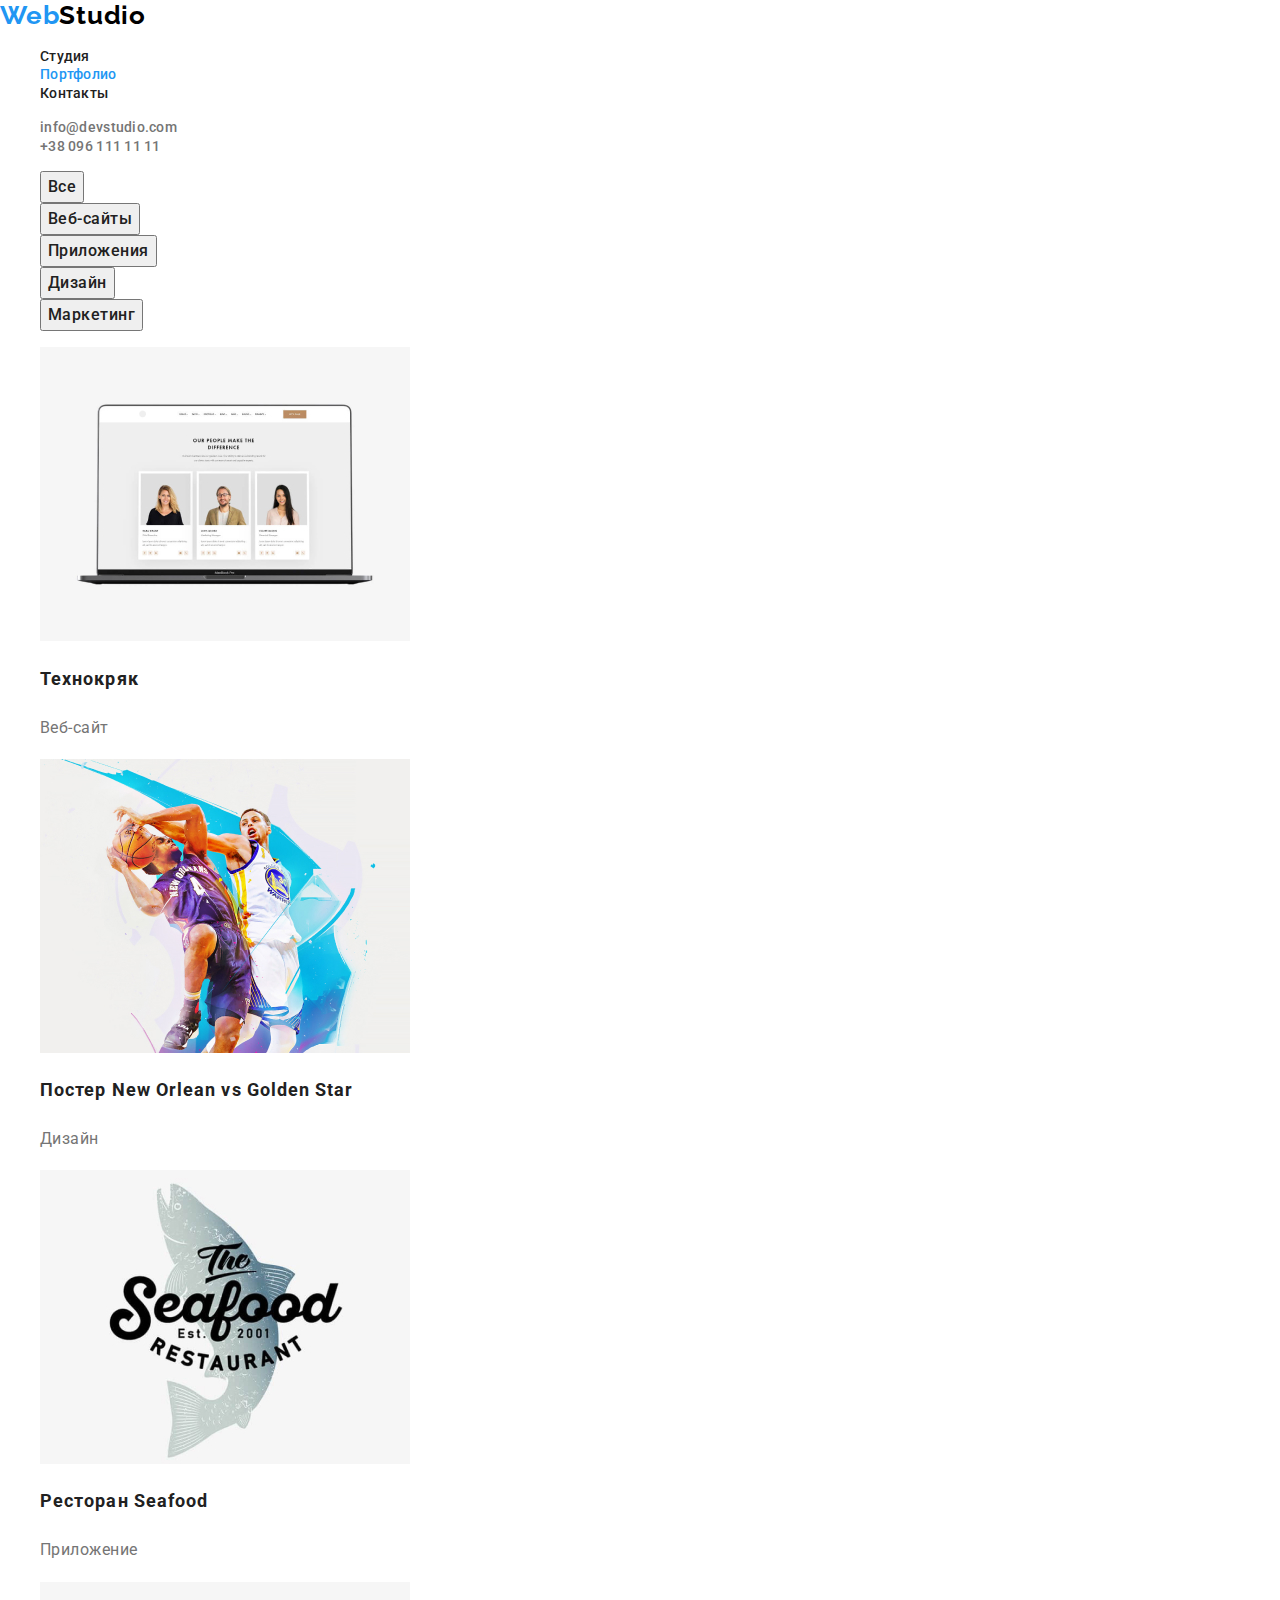
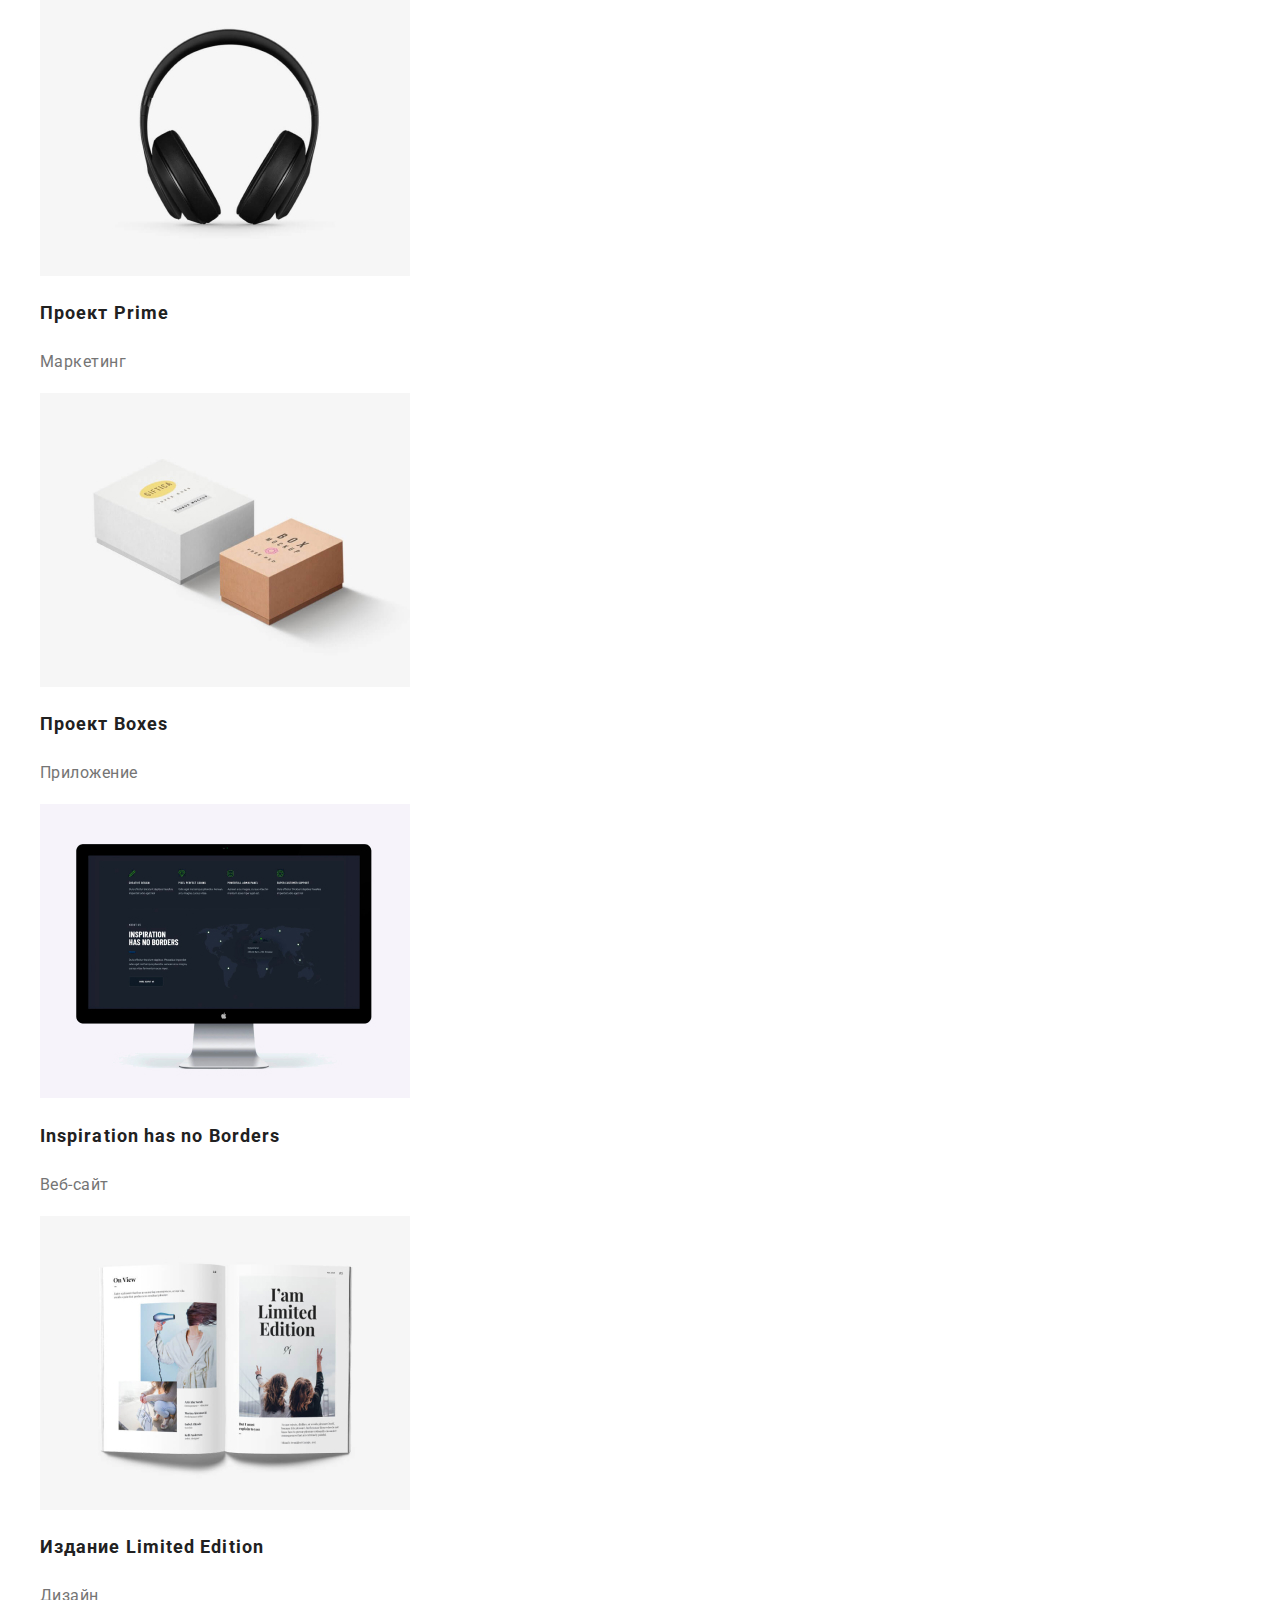
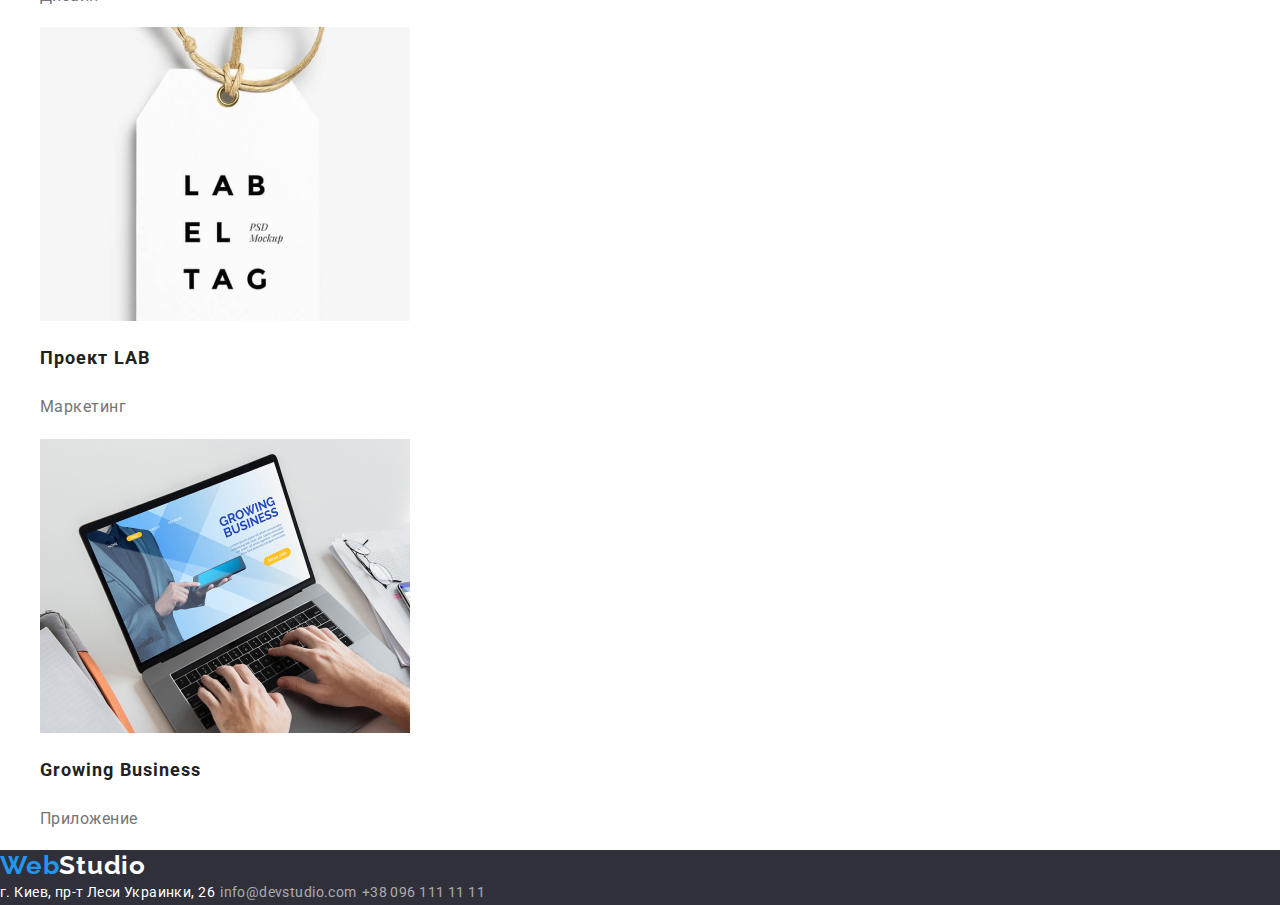
==== portfolio.html @ 5dfbc724 "Скопированы файлы с ДЗ 2" ====
<!DOCTYPE html>
<html lang="ru">
<head>
    <meta charset="UTF-8">
    <meta name="viewport" content="width=device-width, initial-scale=1.0">
    <title>WebStudio</title>
    <link rel="preconnect" href="https://fonts.gstatic.com">
    <link href="https://fonts.googleapis.com/css2?family=Raleway:wght@700&family=Roboto:wght@400;500;700;900&display=swap"
    rel="stylesheet">
    <link rel="stylesheet" href="https://cdnjs.cloudflare.com/ajax/libs/modern-normalize/1.0.0/modern-normalize.min.css"/>
    <link rel="stylesheet" href="./CSS/styles.css">
</head>
<body class="page">
    <header class="page-header">
        <!-- Навигация на страницы -->
        <nav >
        <a href="/" class="logo">Web<span class="logo-second">Studio</span></a>
         <ul class="site-nav">
            <li><a class="link" href="./index.html" >Студия</a></li>
            <li><a class="link current" href="./portfolio.html" >Портфолио</a></li>
            <li><a class="link"href="" >Контакты</a></li>
         </ul>
        </nav>
        <!-- Контакты -->
        <ul class="auth-nav">
            <li><a class="link" href="mailto:info@dev.studio.com">info@devstudio.com</a></li>
            <li><a class="link" href="tel:+380961111111" >+38 096 111 11 11</a></li>
        </ul>        
    </header>
    <main>
        <!-- Секция Портфолио -->
        <section>            
            <!-- Список кнопок портфолио -->
            <ul>
                <li><button class="button-list" list type="button">Все</button></li>
                <li><button class="button-list" type="button">Веб-сайты</button></li>
                <li><button class="button-list" type="button">Приложения</button></li>
                <li><button class="button-list" type="button">Дизайн</button></li>
                <li><button class="button-list" type="button">Маркетинг</button></li>
            </ul>
            <!-- Перечень работ в портфолио -->
            <ul class="works">
                <li>
                  <a href="">
                  <img src="./images/project1.jpg" alt="Дисплей ноутбука" width="370" height="294"/>
                  </a>
                  <h2 class="works-name">Технокряк</h2>
                  <p class="works-description">Веб-сайт</p>                    
                </li>
                <li>
                   <a href="">
                   <img src="./images/project2.jpg" alt="<Два баскетболиста в прыжке>" width="370" height="294"/>
                   </a>
                   <h2 class="works-name">Постер New Orlean vs Golden Star</h2>
                   <p class="works-description">Дизайн</p>                   
                </li>
                <li>
                    <a href="">
                    <img src="./images/project3.jpg" alt="<Лого рыбного рестолорана>" width="370" height="294"/>
                    </a> 
                    <h2 class="works-name">Ресторан Seafood</h2>
                    <p class="works-description">Приложение</p>                    
                </li>
                <li>
                    <a href="">
                    <img src="./images/project4.jpg" alt="<Наушники>" width="370" height="294"/>
                    </a>
                    <h2 class="works-name">Проект Prime</h2>
                    <p class="works-description">Маркетинг</p>                     
                </li>
                <li>
                    <a href="">
                    <img src="./images/project5.jpg" alt="<Две упаковочные коробки>" width="370" height="294"/>
                    </a>
                    <h2 class="works-name">Проект Boxes</h2>
                    <p class="works-description">Приложение</p>                     
                </li>
                <li>
                    <a href="">
                    <img src="./images/project6.jpg" alt="<Экран компа>" width="370" height="294"/>
                    </a>
                    <h2 class="works-name">Inspiration has no Borders</h2>
                    <p class="works-description">Веб-сайт</p>                     
                </li>
                <li>
                    <a href="">
                    <img src="./images/project7.jpg" alt="<Открытая книга>" width="370" height="294"/>
                    </a> 
                    <h2 class="works-name">Издание Limited Edition</h2>
                    <p class="works-description">Дизайн</p>                    
                </li>
                <li>
                    <a href="">
                    <img src="./images/project8.jpg" alt="<Ярлык с надписью>" width="370" height="294"/>
                    </a>
                    <h2 class="works-name">Проект LAB</h2>
                    <p class="works-description">Маркетинг</p>                     
                </li>
                <li>
                    <a href="">
                    <img src="./images/project9.jpg" alt="<Печать на клавиатуре ноутбука>" width="370" height="294"/>
                    </a> 
                    <h2 class="works-name">Growing Business</h2>
                    <p class="works-description">Приложение</p>                    
                </li>
            </ul>
            
        </section>
    </main>
     <!-- Футер -->
     <footer class="footter">   
        <a href="/" class="logo">Web<span class="logo-second">Studio</span></a>
    <address>
        <span class="footter-address">г. Киев, пр-т Леси Украинки, 26</span>
        <a class="footter-block" href="mailto:info@dev.studio.com" >info@devstudio.com</a>
        <a class="footter-block" href="tel:+380961111111">+38 096 111 11 11</a>
    </address>
    </footer>
</body>
</html>
---- CSS/styles.css ----
:root {
    --primary-text-color: #757575;
    --title-text-color: #212121;
    --accent: #2196F3;
    --primary-bg-color: E5E5E5;
    --secondary-bg-color: #FFFFFF;
    
}
/* цвет основного текста #212121 */
/* вторичный цвет #757575 */
/* белый #FFFFFF */
/* акцент #2196F3 */
/* Цвет фона E5E5E5 */
/*  */
.page {
   background-color: var(--primary-bg-color);
   color: var(--primary-text-color)
   font-family: Roboto, sans-serif;
   }
.page-header {
    background-color: var(--secondary-bg-color); 
}
.logo {
    color: var(--accent);
    font-family: Raleway, sans-serif;
    font-weight: 700;
    font-size: 26px;
    line-height: 1.19;
    letter-spacing: 0.03em;
    text-decoration: none;
   }
.logo-second {
    color: #000000
}
ul {
   list-style: none;
}
.auth-nav .link {
    color: var(--primary-text-color);
    font-family: Roboto;
    font-weight: 500;
    font-size: 14px;
    line-height: 1.14;
    letter-spacing: 0.02em;
    text-decoration: none;
}
.auth-nav .link:hover,
.auth-nav .link:focus {
  color: var(--accent);
}
.auth-nav .link.current {
    color: var(--accent) 
}

/* Site nav */
.site-nav .link {
    color: var(--title-text-color);
    font-family: Roboto;
    font-weight: 500;
    font-size: 14px;
    line-height: 1.14;
    letter-spacing: 0.02em;
    text-decoration: none;
}
.site-nav .link.current {
    color: var(--accent)
}
.site-nav .link:hover,
.site-nav .link:focus {
    color: var(--accent);
  }
  .site-nav .link:active {
    color: var(--accent);
  }
  .hero {
    background-color: #2F303A;
}
.hero-title {
    color: #FFFFFF;
    font-family: Roboto;
    font-weight: 900;
    font-size: 44px;
    line-height: 1.36;
    text-align: center;
    letter-spacing: 0.06em;
    text-transform: uppercase;
}
.feature {
    background-color: #F5F4FA;
}
.feature-list {
  font-family: Roboto;
  font-weight: 400;
  font-size: 14px;
  line-height: 1.71;
  letter-spacing: 0.03em;
}
.feature-list .title {
  font-family: Roboto;
  font-weight: 700;
  font-size: 14px;
  line-height: 1.14;
  letter-spacing: 0.03em;
  text-transform: uppercase;
}  
  .works-title {
      color: var(--title-text-color);
      font-family: Roboto;
      font-style: normal;
      font-weight: 700;
      font-size: 36px;
      line-height: 1.17;
      text-align: center;
      letter-spacing: 0.03em;
  }
  .team-title {
    font-family: Roboto;
    font-style: normal;
    font-weight: bold;
    font-size: 36px;
    line-height: 1.17;
    text-align: center;
    letter-spacing: 0.03em;
  }
  .team-sign {
    color: var(--title-text-color);
    font-family: Roboto;
    font-style: normal;
    font-weight: 500;
    font-size: 16px;
    line-height: 1.19;
    letter-spacing: 0.03em;
  }
  .team-description {
    font-family: Roboto;
    font-style: normal;
    font-weight: 400;
    font-size: 16px;
    line-height: 1.19;
    letter-spacing: 0.03em;
  }
    .footter {
      background-color: #2F303A;
  }
  .footter .logo-second {
      color: #FFFFFF;
  }
  .footter-address {
      color: #FFFFFF;
      font-family: Roboto;
      font-style: normal;
      font-weight: 400;
      font-size: 14px;
      line-height: 1.71;
      letter-spacing: 0.03em;
  }
  .footter-block {
    font-family: Roboto;
    font-style: normal;
    font-weight: 400;
    font-size: 14px;
    line-height: 1.71;
    letter-spacing: 0.03em;    
    color: rgba(255, 255, 255, 0.6);
    text-decoration: none;
  }
  /* Button */
  .button {
    color:  #FFFFFF;
    background-color:var(--accent);
    font-family: inherit;
    font-family: Roboto;
    font-weight: 700;
    font-size: 16px;
    line-height: 1.88;
    align-items: center;
    text-align: center;
    letter-spacing: 0.06em;
  }
  .button-list {
     color: var(--title-text-color);
     font-family: inherit;
     font-family: Roboto;
     font-weight: 500;
     font-size: 16px;
     line-height: 1.63;
     text-align: center;
     letter-spacing: 0.03em;
  }
  .works-name {
    color: var(--title-text-color);
    font-family: Roboto;
    font-style: normal;
    font-weight: 700;
    font-size: 18px;
    line-height: 2;
    letter-spacing: 0.06em;
  }
 .works-description {
    font-family: Roboto;
    font-style: normal;
    font-weight: 400;
    font-size: 16px;
    line-height: 1.88;
    letter-spacing: 0.03em;
    color: var(--primary-text-color);
 }
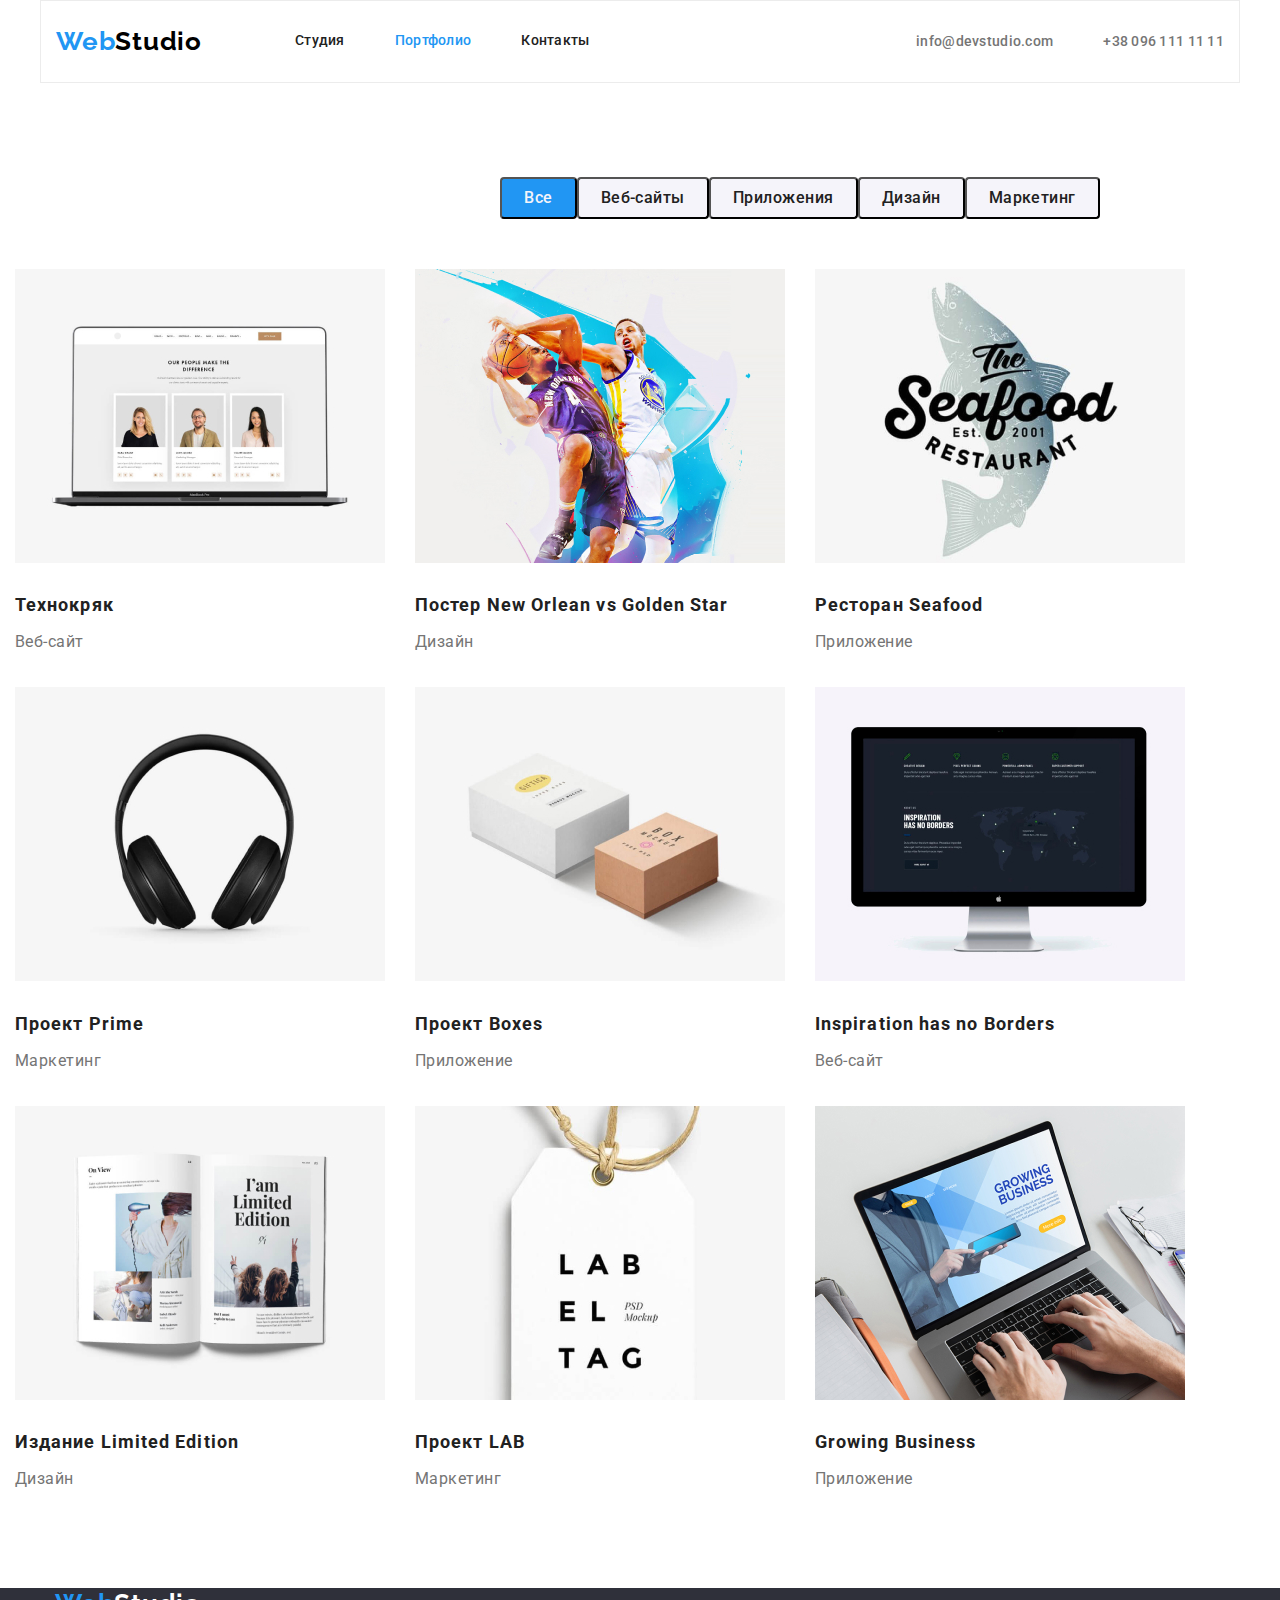
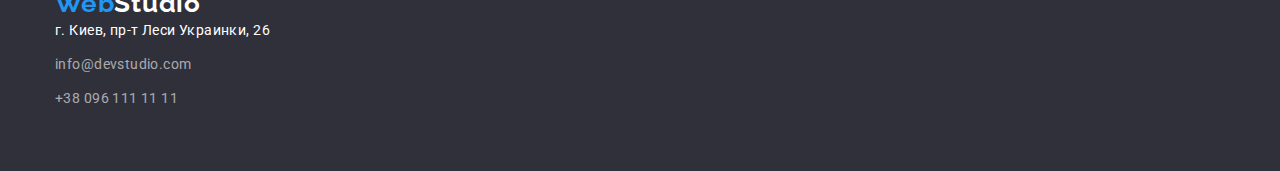
==== commit 951873b3: "Форматирование Portfolio" ====
--- a/portfolio.html
+++ b/portfolio.html
@@ -12,27 +12,32 @@
 </head>
 <body class="page">
     <header class="page-header">
+        <div class="container portfolio">
         <!-- Навигация на страницы -->
-        <nav >
+        <nav>
+        <div class="navcontainer">
         <a href="/" class="logo">Web<span class="logo-second">Studio</span></a>
          <ul class="site-nav">
-            <li><a class="link" href="./index.html" >Студия</a></li>
-            <li><a class="link current" href="./portfolio.html" >Портфолио</a></li>
-            <li><a class="link"href="" >Контакты</a></li>
+            <li class="item"><a class="link" href="./index.html" >Студия</a></li>
+            <li class="item"><a class="link current" href="./portfolio.html" >Портфолио</a></li>
+            <li class="item"><a class="link"href="" >Контакты</a></li>
          </ul>
+        </div>
         </nav>
         <!-- Контакты -->
         <ul class="auth-nav">
-            <li><a class="link" href="mailto:info@dev.studio.com">info@devstudio.com</a></li>
-            <li><a class="link" href="tel:+380961111111" >+38 096 111 11 11</a></li>
-        </ul>        
+            <li class="item"><a class="link" href="mailto:info@dev.studio.com">info@devstudio.com</a></li>
+            <li class="item"><a class="link" href="tel:+380961111111" >+38 096 111 11 11</a></li>
+        </ul>
+        </div>        
     </header>
     <main>
         <!-- Секция Портфолио -->
-        <section>            
+        <section>
+            <div class="container">           
             <!-- Список кнопок портфолио -->
-            <ul>
-                <li><button class="button-list" list type="button">Все</button></li>
+            <ul class="button-item">
+                <li><button class="button-list current" list type="button">Все</button></li>
                 <li><button class="button-list" type="button">Веб-сайты</button></li>
                 <li><button class="button-list" type="button">Приложения</button></li>
                 <li><button class="button-list" type="button">Дизайн</button></li>
@@ -40,81 +45,85 @@
             </ul>
             <!-- Перечень работ в портфолио -->
             <ul class="works">
-                <li>
+                <div class="works-convert">
+                <li class="works-number">
                   <a href="">
                   <img src="./images/project1.jpg" alt="Дисплей ноутбука" width="370" height="294"/>
                   </a>
                   <h2 class="works-name">Технокряк</h2>
                   <p class="works-description">Веб-сайт</p>                    
                 </li>
-                <li>
+                <li class="works-number">
                    <a href="">
                    <img src="./images/project2.jpg" alt="<Два баскетболиста в прыжке>" width="370" height="294"/>
                    </a>
                    <h2 class="works-name">Постер New Orlean vs Golden Star</h2>
                    <p class="works-description">Дизайн</p>                   
                 </li>
-                <li>
+                <li class="works-number">
                     <a href="">
                     <img src="./images/project3.jpg" alt="<Лого рыбного рестолорана>" width="370" height="294"/>
                     </a> 
                     <h2 class="works-name">Ресторан Seafood</h2>
                     <p class="works-description">Приложение</p>                    
                 </li>
-                <li>
+                <li class="works-number">
                     <a href="">
                     <img src="./images/project4.jpg" alt="<Наушники>" width="370" height="294"/>
                     </a>
                     <h2 class="works-name">Проект Prime</h2>
                     <p class="works-description">Маркетинг</p>                     
                 </li>
-                <li>
+                <li class="works-number">
                     <a href="">
                     <img src="./images/project5.jpg" alt="<Две упаковочные коробки>" width="370" height="294"/>
                     </a>
                     <h2 class="works-name">Проект Boxes</h2>
                     <p class="works-description">Приложение</p>                     
                 </li>
-                <li>
+                <li class="works-number">
                     <a href="">
                     <img src="./images/project6.jpg" alt="<Экран компа>" width="370" height="294"/>
                     </a>
                     <h2 class="works-name">Inspiration has no Borders</h2>
                     <p class="works-description">Веб-сайт</p>                     
                 </li>
-                <li>
+                <li class="works-number">
                     <a href="">
                     <img src="./images/project7.jpg" alt="<Открытая книга>" width="370" height="294"/>
                     </a> 
                     <h2 class="works-name">Издание Limited Edition</h2>
                     <p class="works-description">Дизайн</p>                    
                 </li>
-                <li>
+                <li class="works-number">
                     <a href="">
                     <img src="./images/project8.jpg" alt="<Ярлык с надписью>" width="370" height="294"/>
                     </a>
                     <h2 class="works-name">Проект LAB</h2>
                     <p class="works-description">Маркетинг</p>                     
                 </li>
-                <li>
+                <li class="works-number">
                     <a href="">
                     <img src="./images/project9.jpg" alt="<Печать на клавиатуре ноутбука>" width="370" height="294"/>
                     </a> 
                     <h2 class="works-name">Growing Business</h2>
                     <p class="works-description">Приложение</p>                    
                 </li>
-            </ul>
-            
+                </div>
+               </ul>
+            </div>            
         </section>
     </main>
      <!-- Футер -->
-     <footer class="footter">   
+     <footer class="footter">
+        <div class="container">  
         <a href="/" class="logo">Web<span class="logo-second">Studio</span></a>
     <address>
         <span class="footter-address">г. Киев, пр-т Леси Украинки, 26</span>
         <a class="footter-block" href="mailto:info@dev.studio.com" >info@devstudio.com</a>
         <a class="footter-block" href="tel:+380961111111">+38 096 111 11 11</a>
     </address>
+        </div>
     </footer>
 </body>
 </html>--- a/CSS/styles.css
+++ b/CSS/styles.css
@@ -12,15 +12,54 @@
 /* акцент #2196F3 */
 /* Цвет фона E5E5E5 */
 /*  */
+ul {
+  margin-top: 0;
+  margin-bottom: 0;
+  padding-bottom: 0;
+  padding-left :0;
+  list-style: none;
+}
+h1,
+h2,
+h3,
+p {
+  margin-top: 0;
+  margin-bottom: 0; 
+}
+
+h2 {
+  margin-bottom :50px;
+}
+.container {
+  width: 1200px;
+  margin-left: auto;
+  margin-right: auto;
+  padding: 0 15px;
+  }
+header .container {
+  display: flex;
+  align-items: center;
+  border: 1px solid #ECECEC;
+  }
+
+.navcontainer {
+  display: flex;
+  align-items: center
+}
+
 .page {
    background-color: var(--primary-bg-color);
    color: var(--primary-text-color)
    font-family: Roboto, sans-serif;
    }
+
 .page-header {
     background-color: var(--secondary-bg-color); 
 }
+
 .logo {
+    margin-right: 93px;
+    padding: 25px 0;
     color: var(--accent);
     font-family: Raleway, sans-serif;
     font-weight: 700;
@@ -29,11 +68,19 @@
     letter-spacing: 0.03em;
     text-decoration: none;
    }
+    
 .logo-second {
     color: #000000
 }
-ul {
-   list-style: none;
+.auth-nav {
+display: flex;
+margin-left: auto;
+}
+.auth-nav .item {
+  margin-right: 50px;
+}
+.auth-nav .item:last-child {
+  margin-right: 0px;
 }
 .auth-nav .link {
     color: var(--primary-text-color);
@@ -53,7 +100,17 @@
 }
 
 /* Site nav */
+.site-nav {
+  display: flex;
+}
+.site-nav .item {
+  margin-right: 50px;
+}
+.site-nav .item:last-child{
+  margin-right: 0;
+}
 .site-nav .link {
+    display:block;
     color: var(--title-text-color);
     font-family: Roboto;
     font-weight: 500;
@@ -61,6 +118,8 @@
     line-height: 1.14;
     letter-spacing: 0.02em;
     text-decoration: none;
+    padding-top: 32px;
+    padding-bottom: 32px;
 }
 .site-nav .link.current {
     color: var(--accent)
@@ -71,11 +130,21 @@
   }
   .site-nav .link:active {
     color: var(--accent);
+      }
+  section .container {
+    margin-bottom: 94px;
+    width: 1600px;
   }
   .hero {
+    width: 1600px;
     background-color: #2F303A;
+    text-align: center;
+    
 }
 .hero-title {
+    min-width: 700 px;
+    margin-right: auto;
+    margin-left: auto;
     color: #FFFFFF;
     font-family: Roboto;
     font-weight: 900;
@@ -85,17 +154,73 @@
     letter-spacing: 0.06em;
     text-transform: uppercase;
 }
+  /* Button */
+  .button {
+    display: inline-block;
+    color:  #FFFFFF;
+    padding :10px 32px;
+    background-color:var(--accent);
+    font-family: inherit;
+    font-family: Roboto;
+    font-weight: 700;
+    font-size: 16px;
+    line-height: 1.88;
+    align-items: center;
+    text-align: center;
+    letter-spacing: 0.06em;
+  }
+  .button-item {
+    display: flex;
+    margin-top: 94px;
+    margin-bottom: 50px;
+    justify-content:center;
+    }
+  .button-list.current {
+    color: #F5F4FA;
+    background-color: var(--accent) ;
+  }
+
+  .button-list {
+    display: inline-block;
+    padding: 6px 22px;
+    margin-right: 8px;
+    background: #F5F4FA;
+    border-radius: 4px;    
+     color: var(--title-text-color);
+     font-family: inherit;
+     font-family: Roboto;
+     font-weight: 500;
+     font-size: 16px;
+     line-height: 1.63;
+     text-align: center;
+     letter-spacing: 0.03em;
+     }
+     .button-list:last-child {
+       margin-right: 0;
+     }
 .feature {
     background-color: #F5F4FA;
-}
+    width: 1200px;
+    padding: 0 15px; 
+    }
+
 .feature-list {
+  display : flex;  
   font-family: Roboto;
   font-weight: 400;
   font-size: 14px;
   line-height: 1.71;
   letter-spacing: 0.03em;
 }
+.feature-list .item {
+  margin-right:30px;
+  min-width: 270px;
+}
+.feature-list .item:last-child{
+  margin-right: 0;
+}
 .feature-list .title {
+  margin-bottom: 10px;
   font-family: Roboto;
   font-weight: 700;
   font-size: 14px;
@@ -103,7 +228,28 @@
   letter-spacing: 0.03em;
   text-transform: uppercase;
 }  
+  .works-number {
+  margin-bottom: 30px;
+  margin-right: 30px;
+  width: 370px;
+  }
+  .works-number:nth-child(3n) {
+    margin-right: 0px;
+  }
+  .works-number:nth-last-child(-n+3) {
+    margin-bottom: 0px;
+  }
+  .works-item {
+    display: flex;
+  }
+  .works-list {
+    margin-right: 30px;
+  }
+  .works-list:last-child{
+    margin-right: 0;
+  }
   .works-title {
+      margin-bottom: 50px;
       color: var(--title-text-color);
       font-family: Roboto;
       font-style: normal;
@@ -113,6 +259,20 @@
       text-align: center;
       letter-spacing: 0.03em;
   }
+  .team-iteam {
+    display: flex
+  }
+  .image {
+    margin-bottom: 30px;
+  }
+  .team-list {
+    margin-right: 30px;
+    }
+  .team-list:last-child {
+    margin-right: 0px;
+    border-radius: 0px 0px 4px 4px;
+  }
+
   .team-title {
     font-family: Roboto;
     font-style: normal;
@@ -123,6 +283,7 @@
     letter-spacing: 0.03em;
   }
   .team-sign {
+    margin-bottom: 10px;
     color: var(--title-text-color);
     font-family: Roboto;
     font-style: normal;
@@ -130,6 +291,7 @@
     font-size: 16px;
     line-height: 1.19;
     letter-spacing: 0.03em;
+    text-align: center;
   }
   .team-description {
     font-family: Roboto;
@@ -138,56 +300,21 @@
     font-size: 16px;
     line-height: 1.19;
     letter-spacing: 0.03em;
-  }
-    .footter {
-      background-color: #2F303A;
-  }
-  .footter .logo-second {
-      color: #FFFFFF;
-  }
-  .footter-address {
-      color: #FFFFFF;
-      font-family: Roboto;
-      font-style: normal;
-      font-weight: 400;
-      font-size: 14px;
-      line-height: 1.71;
-      letter-spacing: 0.03em;
-  }
-  .footter-block {
-    font-family: Roboto;
-    font-style: normal;
-    font-weight: 400;
-    font-size: 14px;
-    line-height: 1.71;
-    letter-spacing: 0.03em;    
-    color: rgba(255, 255, 255, 0.6);
-    text-decoration: none;
-  }
-  /* Button */
-  .button {
-    color:  #FFFFFF;
-    background-color:var(--accent);
-    font-family: inherit;
-    font-family: Roboto;
-    font-weight: 700;
-    font-size: 16px;
-    line-height: 1.88;
-    align-items: center;
-    text-align: center;
-    letter-spacing: 0.06em;
-  }
-  .button-list {
-     color: var(--title-text-color);
-     font-family: inherit;
-     font-family: Roboto;
-     font-weight: 500;
-     font-size: 16px;
-     line-height: 1.63;
-     text-align: center;
-     letter-spacing: 0.03em;
-  }
+    text-align: center;
+  }
+  .works-convert {
+    display: flex;
+    flex-wrap: wrap;
+    width: 1200px;
+  }
+  
+  .works-item {
+    margin-bottom: 30px;
+  }
+
   .works-name {
+    margin-top: 20px;
+    margin-bottom: 4px;
     color: var(--title-text-color);
     font-family: Roboto;
     font-style: normal;
@@ -205,3 +332,44 @@
     letter-spacing: 0.03em;
     color: var(--primary-text-color);
  }
+
+ .footter {
+  background-color: #2F303A;
+}
+.footter .logo-second {
+  color: #FFFFFF;
+}
+.footter .logo {
+  margin-bottom :20px;
+}
+.footter-address {
+  margin-bottom: 10px;
+  margin-right:0;
+  color: #FFFFFF;
+  font-family: Roboto;
+  font-style: normal;
+  font-weight: 400;
+  font-size: 14px;
+  line-height: 1.71;
+  letter-spacing: 0.03em;
+}
+.footter-block {
+margin-bottom: 10px;
+margin-right:0;
+font-family: Roboto;
+font-style: normal;
+font-weight: 400;
+font-size: 14px;
+line-height: 1.71;
+letter-spacing: 0.03em;    
+color: rgba(255, 255, 255, 0.6);
+text-decoration: none;
+}
+.footter-block:last-child {
+  margin-bottom: 60px;
+}
+   address {
+   display: flex;
+   flex-direction: column;
+ }
+ 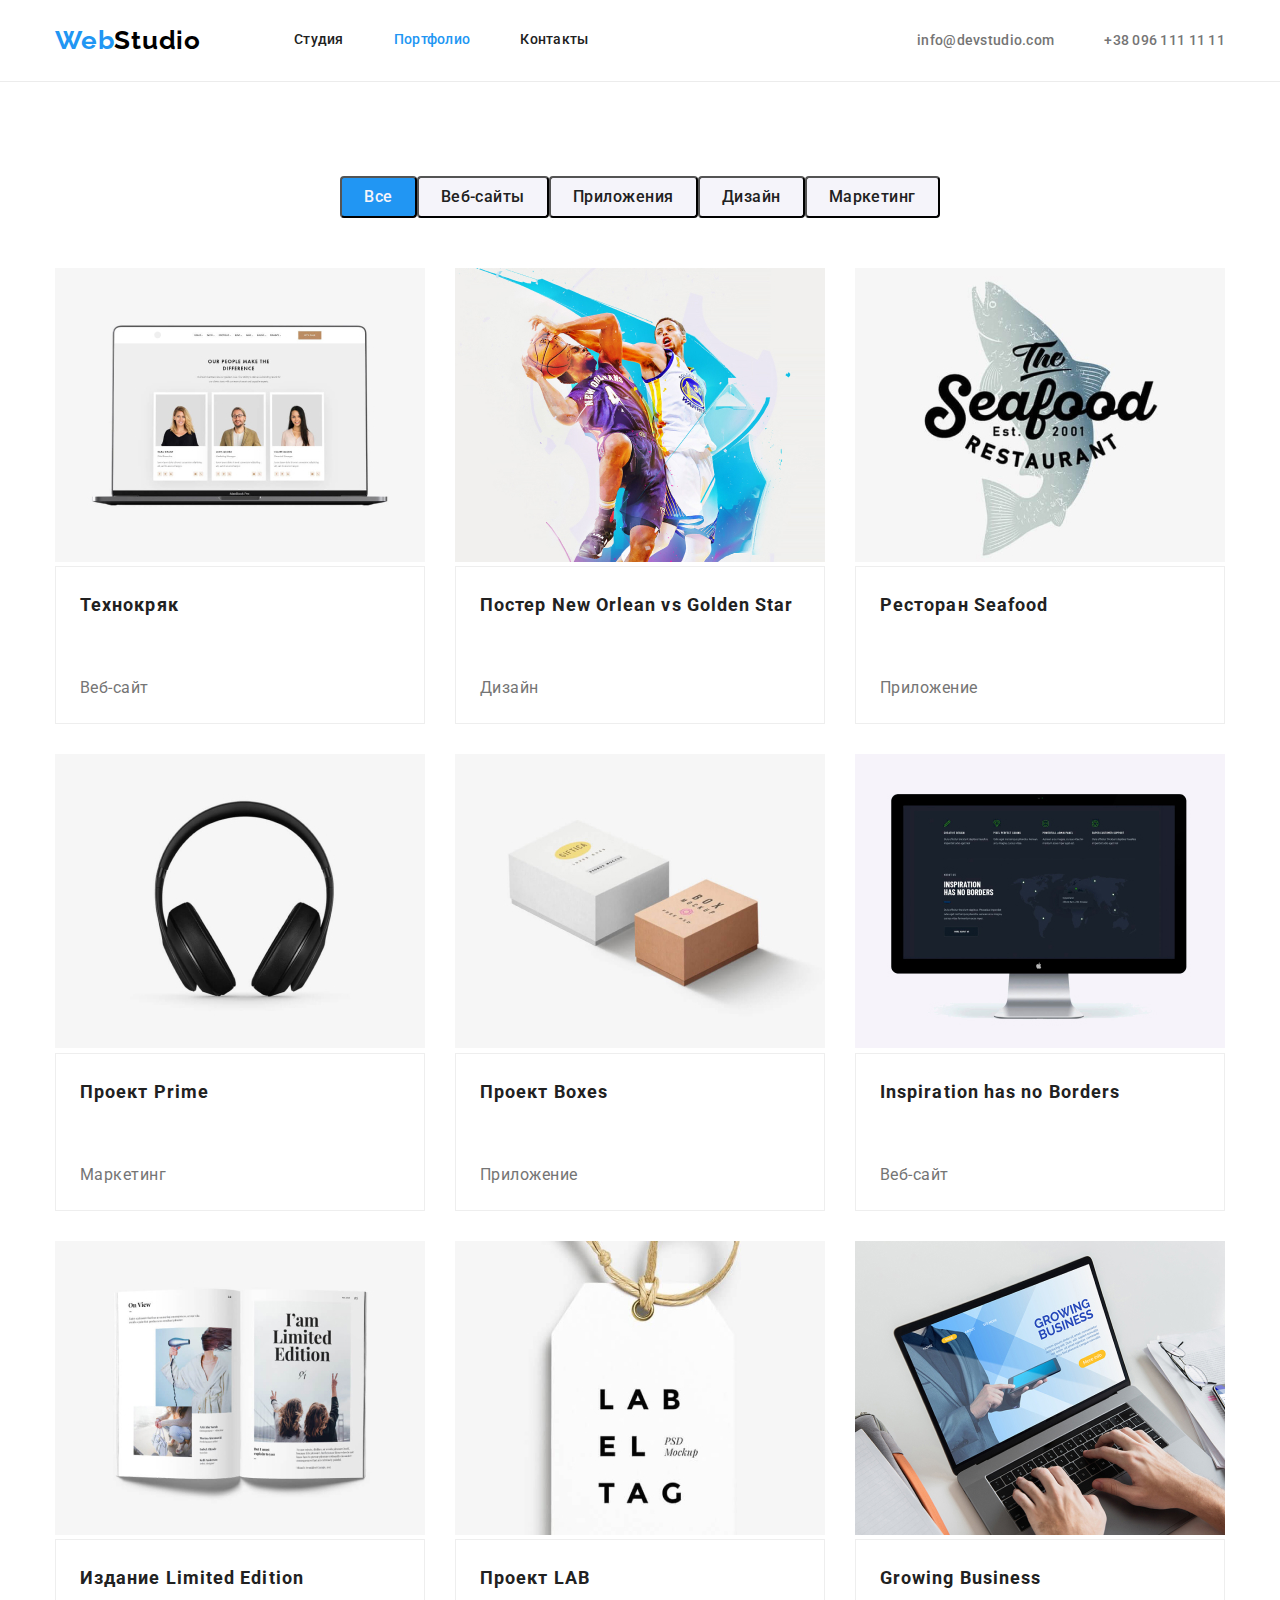
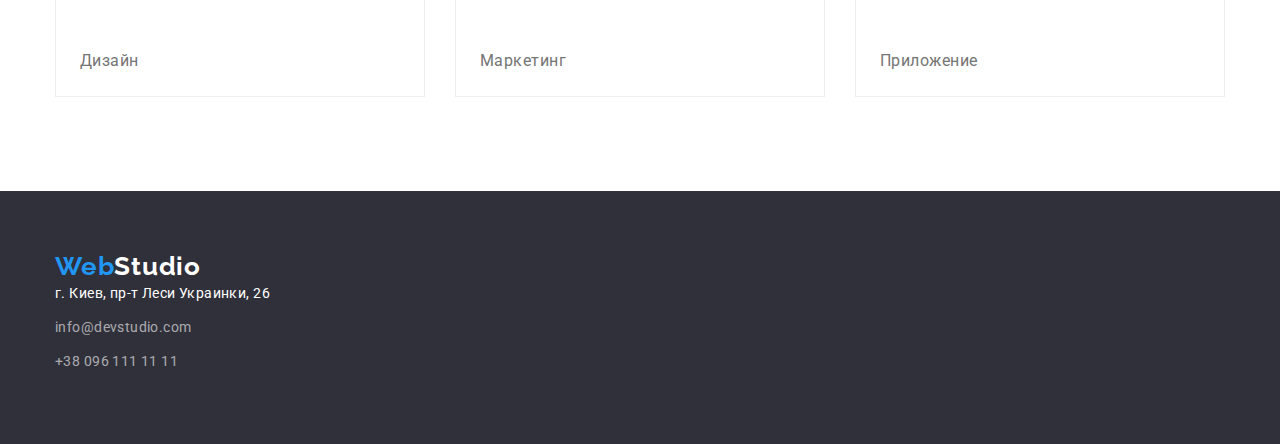
==== commit 214c952e: "Исправление замечаний от ментора" ====
--- a/portfolio.html
+++ b/portfolio.html
@@ -33,7 +33,7 @@
     </header>
     <main>
         <!-- Секция Портфолио -->
-        <section>
+        <section class="catalogue">
             <div class="container">           
             <!-- Список кнопок портфолио -->
             <ul class="button-item">
@@ -44,70 +44,88 @@
                 <li><button class="button-list" type="button">Маркетинг</button></li>
             </ul>
             <!-- Перечень работ в портфолио -->
-            <ul class="works">
+            <ul>
                 <div class="works-convert">
                 <li class="works-number">
                   <a href="">
                   <img src="./images/project1.jpg" alt="Дисплей ноутбука" width="370" height="294"/>
                   </a>
+                  <div class="block">
                   <h2 class="works-name">Технокряк</h2>
                   <p class="works-description">Веб-сайт</p>                    
+                  </div>
                 </li>
                 <li class="works-number">
                    <a href="">
                    <img src="./images/project2.jpg" alt="<Два баскетболиста в прыжке>" width="370" height="294"/>
                    </a>
+                   <div class="block">
                    <h2 class="works-name">Постер New Orlean vs Golden Star</h2>
-                   <p class="works-description">Дизайн</p>                   
+                   <p class="works-description">Дизайн</p>
+                    </div>                   
                 </li>
                 <li class="works-number">
                     <a href="">
                     <img src="./images/project3.jpg" alt="<Лого рыбного рестолорана>" width="370" height="294"/>
-                    </a> 
+                    </a>
+                    <div class="block">
                     <h2 class="works-name">Ресторан Seafood</h2>
-                    <p class="works-description">Приложение</p>                    
+                    <p class="works-description">Приложение</p>
+                    </div>                    
                 </li>
                 <li class="works-number">
                     <a href="">
                     <img src="./images/project4.jpg" alt="<Наушники>" width="370" height="294"/>
                     </a>
+                    <div class="block">
                     <h2 class="works-name">Проект Prime</h2>
-                    <p class="works-description">Маркетинг</p>                     
+                    <p class="works-description">Маркетинг</p>
+                    </div>                     
                 </li>
                 <li class="works-number">
                     <a href="">
                     <img src="./images/project5.jpg" alt="<Две упаковочные коробки>" width="370" height="294"/>
                     </a>
+                    <div class="block">
                     <h2 class="works-name">Проект Boxes</h2>
-                    <p class="works-description">Приложение</p>                     
+                    <p class="works-description">Приложение</p>
+                    </div>                     
                 </li>
                 <li class="works-number">
                     <a href="">
                     <img src="./images/project6.jpg" alt="<Экран компа>" width="370" height="294"/>
                     </a>
+                    <div class="block">
                     <h2 class="works-name">Inspiration has no Borders</h2>
-                    <p class="works-description">Веб-сайт</p>                     
+                    <p class="works-description">Веб-сайт</p>
+                    </div>                    
                 </li>
                 <li class="works-number">
                     <a href="">
                     <img src="./images/project7.jpg" alt="<Открытая книга>" width="370" height="294"/>
-                    </a> 
+                    </a>
+                    <div class="block">
                     <h2 class="works-name">Издание Limited Edition</h2>
-                    <p class="works-description">Дизайн</p>                    
+                    <p class="works-description">Дизайн</p>
+                    </div>                    
                 </li>
                 <li class="works-number">
                     <a href="">
                     <img src="./images/project8.jpg" alt="<Ярлык с надписью>" width="370" height="294"/>
                     </a>
+                    <div class="block">
                     <h2 class="works-name">Проект LAB</h2>
-                    <p class="works-description">Маркетинг</p>                     
+                    <p class="works-description">Маркетинг</p>
+                    </div>                      
                 </li>
                 <li class="works-number">
                     <a href="">
                     <img src="./images/project9.jpg" alt="<Печать на клавиатуре ноутбука>" width="370" height="294"/>
-                    </a> 
+                    </a>
+                    <div class="block">
                     <h2 class="works-name">Growing Business</h2>
-                    <p class="works-description">Приложение</p>                    
+                    <p class="works-description">Приложение</p>
+                    </div>                    
                 </li>
                 </div>
                </ul>
--- a/CSS/styles.css
+++ b/CSS/styles.css
@@ -39,7 +39,7 @@
 header .container {
   display: flex;
   align-items: center;
-  border: 1px solid #ECECEC;
+  
   }
 
 .navcontainer {
@@ -54,7 +54,8 @@
    }
 
 .page-header {
-    background-color: var(--secondary-bg-color); 
+    background-color: var(--secondary-bg-color);
+    border-bottom: 1px solid #ECECEC; 
 }
 
 .logo {
@@ -131,12 +132,8 @@
   .site-nav .link:active {
     color: var(--accent);
       }
-  section .container {
-    margin-bottom: 94px;
-    width: 1600px;
-  }
   .hero {
-    width: 1600px;
+    width: 1200px;
     background-color: #2F303A;
     text-align: center;
     
@@ -171,7 +168,6 @@
   }
   .button-item {
     display: flex;
-    margin-top: 94px;
     margin-bottom: 50px;
     justify-content:center;
     }
@@ -198,10 +194,8 @@
      .button-list:last-child {
        margin-right: 0;
      }
-.feature {
-    background-color: #F5F4FA;
-    width: 1200px;
-    padding: 0 15px; 
+.feature {    
+    padding: 94px 0px 0px 0px; 
     }
 
 .feature-list {
@@ -227,7 +221,11 @@
   line-height: 1.14;
   letter-spacing: 0.03em;
   text-transform: uppercase;
-}  
+}
+  .works {    
+    padding: 94px 0px;
+  }
+
   .works-number {
   margin-bottom: 30px;
   margin-right: 30px;
@@ -265,6 +263,10 @@
   .image {
     margin-bottom: 30px;
   }
+  .team {
+    padding: 94px 0px; 
+    background: #F5F4FA;
+  }
   .team-list {
     margin-right: 30px;
     }
@@ -311,10 +313,14 @@
   .works-item {
     margin-bottom: 30px;
   }
+  .catalogue .block {
+    padding: 20px 24px;
+    border: 1px solid #EEEEEE;
+  }
 
   .works-name {
-    margin-top: 20px;
-    margin-bottom: 4px;
+    /* margin-top: 20px;
+    margin-bottom: 4px; */
     color: var(--title-text-color);
     font-family: Roboto;
     font-style: normal;
@@ -332,9 +338,13 @@
     letter-spacing: 0.03em;
     color: var(--primary-text-color);
  }
+ .catalogue {
+   padding: 94px 0px;
+ }
 
  .footter {
   background-color: #2F303A;
+  padding: 60px 0px;
 }
 .footter .logo-second {
   color: #FFFFFF;
@@ -365,9 +375,6 @@
 color: rgba(255, 255, 255, 0.6);
 text-decoration: none;
 }
-.footter-block:last-child {
-  margin-bottom: 60px;
-}
    address {
    display: flex;
    flex-direction: column;
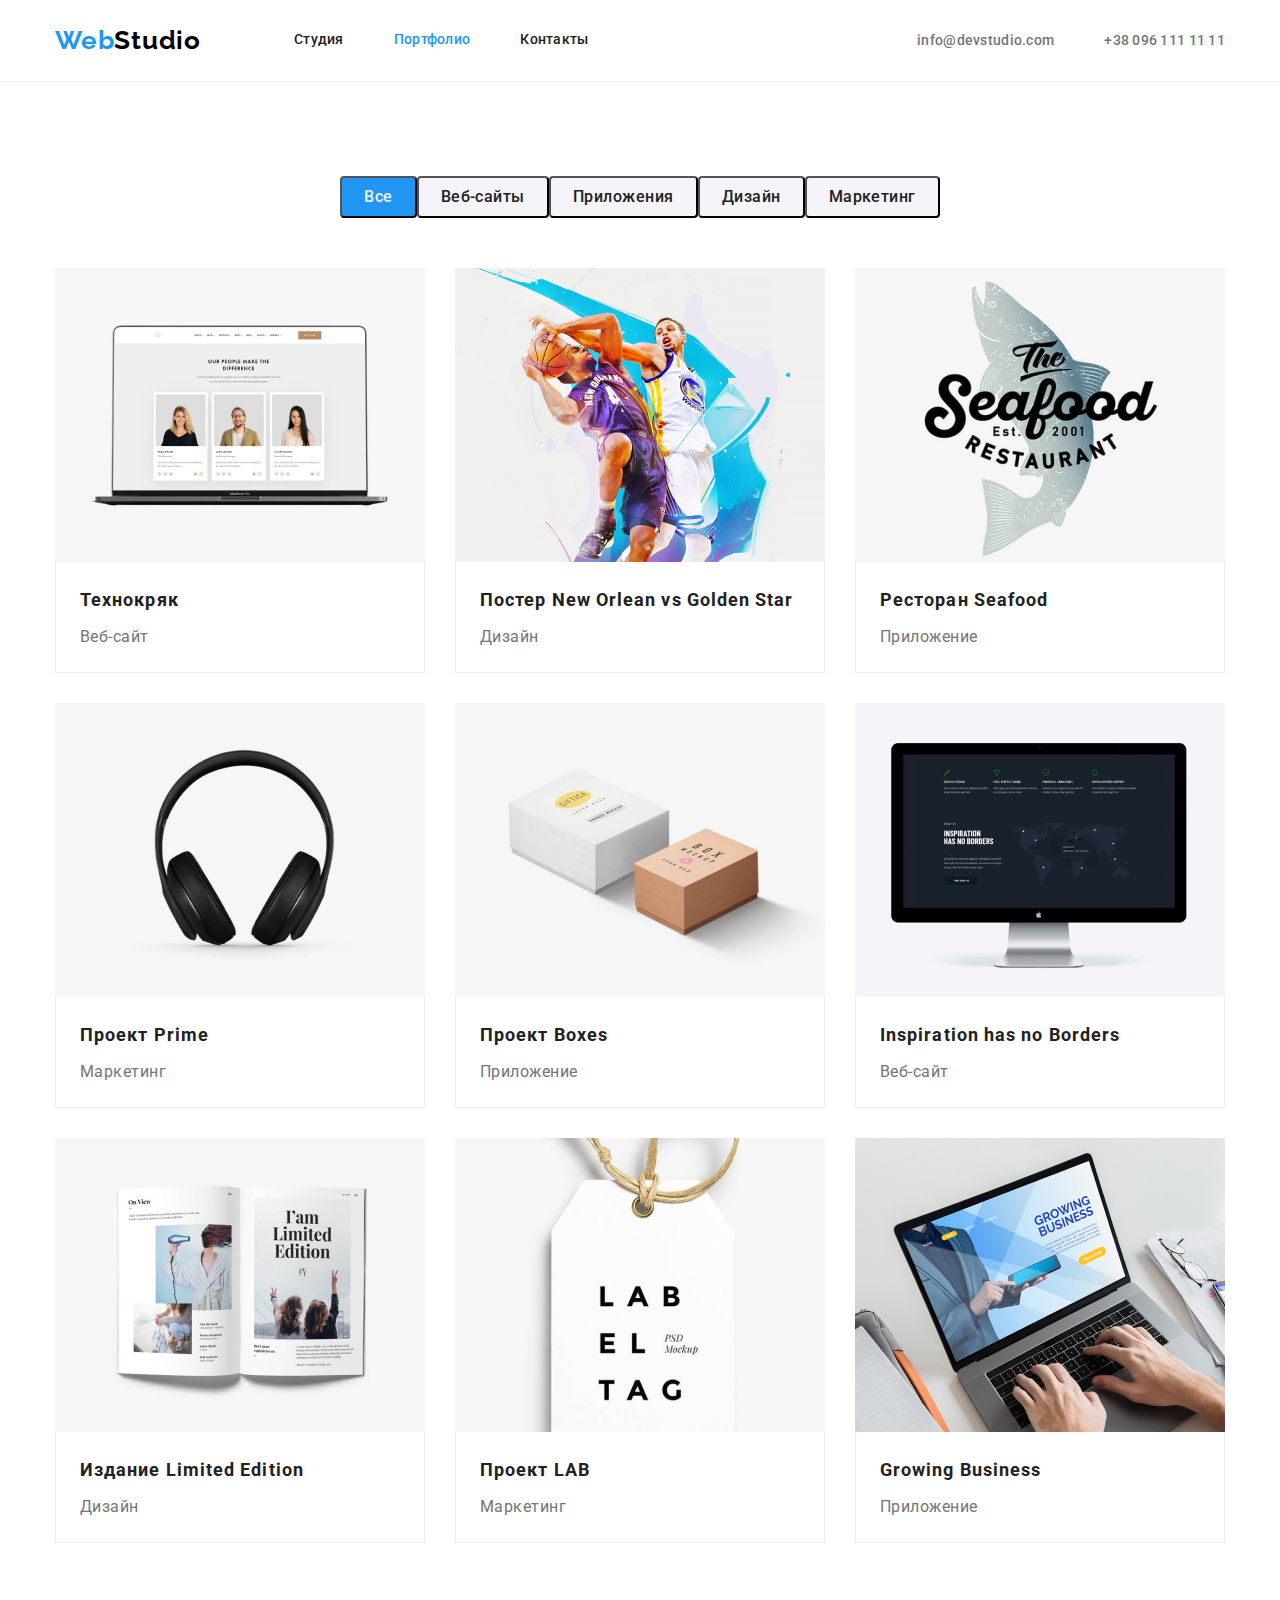
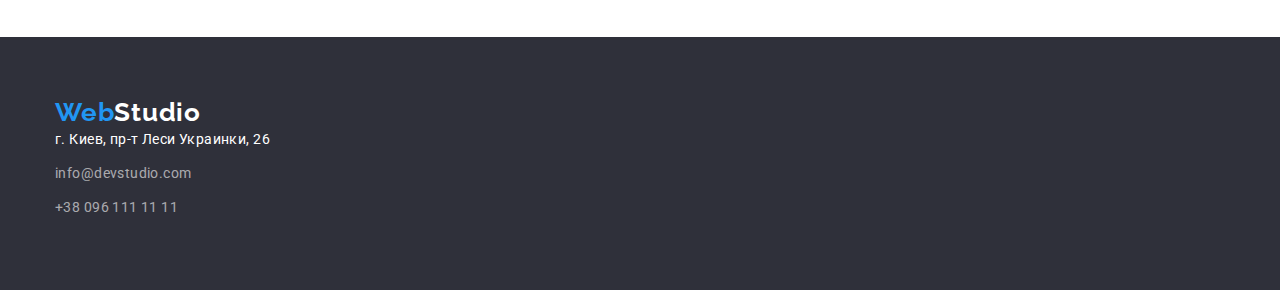
==== commit 3746ad38: "Исправления после проверки ментора_2" ====
--- a/portfolio.html
+++ b/portfolio.html
@@ -48,7 +48,7 @@
                 <div class="works-convert">
                 <li class="works-number">
                   <a href="">
-                  <img src="./images/project1.jpg" alt="Дисплей ноутбука" width="370" height="294"/>
+                  <img class="works-picture" src="./images/project1.jpg" alt="Дисплей ноутбука" width="370" height="294"/>
                   </a>
                   <div class="block">
                   <h2 class="works-name">Технокряк</h2>
@@ -57,7 +57,7 @@
                 </li>
                 <li class="works-number">
                    <a href="">
-                   <img src="./images/project2.jpg" alt="<Два баскетболиста в прыжке>" width="370" height="294"/>
+                   <img class="works-picture" src="./images/project2.jpg" alt="<Два баскетболиста в прыжке>" width="370" height="294"/>
                    </a>
                    <div class="block">
                    <h2 class="works-name">Постер New Orlean vs Golden Star</h2>
@@ -66,7 +66,7 @@
                 </li>
                 <li class="works-number">
                     <a href="">
-                    <img src="./images/project3.jpg" alt="<Лого рыбного рестолорана>" width="370" height="294"/>
+                    <img class="works-picture" src="./images/project3.jpg" alt="<Лого рыбного рестолорана>" width="370" height="294"/>
                     </a>
                     <div class="block">
                     <h2 class="works-name">Ресторан Seafood</h2>
@@ -75,7 +75,7 @@
                 </li>
                 <li class="works-number">
                     <a href="">
-                    <img src="./images/project4.jpg" alt="<Наушники>" width="370" height="294"/>
+                    <img class="works-picture" src="./images/project4.jpg" alt="<Наушники>" width="370" height="294"/>
                     </a>
                     <div class="block">
                     <h2 class="works-name">Проект Prime</h2>
@@ -84,7 +84,7 @@
                 </li>
                 <li class="works-number">
                     <a href="">
-                    <img src="./images/project5.jpg" alt="<Две упаковочные коробки>" width="370" height="294"/>
+                    <img class="works-picture" src="./images/project5.jpg" alt="<Две упаковочные коробки>" width="370" height="294"/>
                     </a>
                     <div class="block">
                     <h2 class="works-name">Проект Boxes</h2>
@@ -93,7 +93,7 @@
                 </li>
                 <li class="works-number">
                     <a href="">
-                    <img src="./images/project6.jpg" alt="<Экран компа>" width="370" height="294"/>
+                    <img class="works-picture" src="./images/project6.jpg" alt="<Экран компа>" width="370" height="294"/>
                     </a>
                     <div class="block">
                     <h2 class="works-name">Inspiration has no Borders</h2>
@@ -102,7 +102,7 @@
                 </li>
                 <li class="works-number">
                     <a href="">
-                    <img src="./images/project7.jpg" alt="<Открытая книга>" width="370" height="294"/>
+                    <img class="works-picture" src="./images/project7.jpg" alt="<Открытая книга>" width="370" height="294"/>
                     </a>
                     <div class="block">
                     <h2 class="works-name">Издание Limited Edition</h2>
@@ -111,7 +111,7 @@
                 </li>
                 <li class="works-number">
                     <a href="">
-                    <img src="./images/project8.jpg" alt="<Ярлык с надписью>" width="370" height="294"/>
+                    <img class="works-picture" src="./images/project8.jpg" alt="<Ярлык с надписью>" width="370" height="294"/>
                     </a>
                     <div class="block">
                     <h2 class="works-name">Проект LAB</h2>
@@ -120,7 +120,7 @@
                 </li>
                 <li class="works-number">
                     <a href="">
-                    <img src="./images/project9.jpg" alt="<Печать на клавиатуре ноутбука>" width="370" height="294"/>
+                    <img class="works-picture" src="./images/project9.jpg" alt="<Печать на клавиатуре ноутбука>" width="370" height="294"/>
                     </a>
                     <div class="block">
                     <h2 class="works-name">Growing Business</h2>
--- a/CSS/styles.css
+++ b/CSS/styles.css
@@ -133,7 +133,6 @@
     color: var(--accent);
       }
   .hero {
-    width: 1200px;
     background-color: #2F303A;
     text-align: center;
     
@@ -237,6 +236,9 @@
   .works-number:nth-last-child(-n+3) {
     margin-bottom: 0px;
   }
+  .works-picture {
+   display :block;
+  }
   .works-item {
     display: flex;
   }
@@ -316,11 +318,12 @@
   .catalogue .block {
     padding: 20px 24px;
     border: 1px solid #EEEEEE;
+    border-top-width: 0px;
   }
 
   .works-name {
-    /* margin-top: 20px;
-    margin-bottom: 4px; */
+    /* margin-top: 20px; */
+    margin-bottom: 4px;
     color: var(--title-text-color);
     font-family: Roboto;
     font-style: normal;
@@ -328,6 +331,7 @@
     font-size: 18px;
     line-height: 2;
     letter-spacing: 0.06em;
+    
   }
  .works-description {
     font-family: Roboto;
@@ -337,6 +341,7 @@
     line-height: 1.88;
     letter-spacing: 0.03em;
     color: var(--primary-text-color);
+    
  }
  .catalogue {
    padding: 94px 0px;
